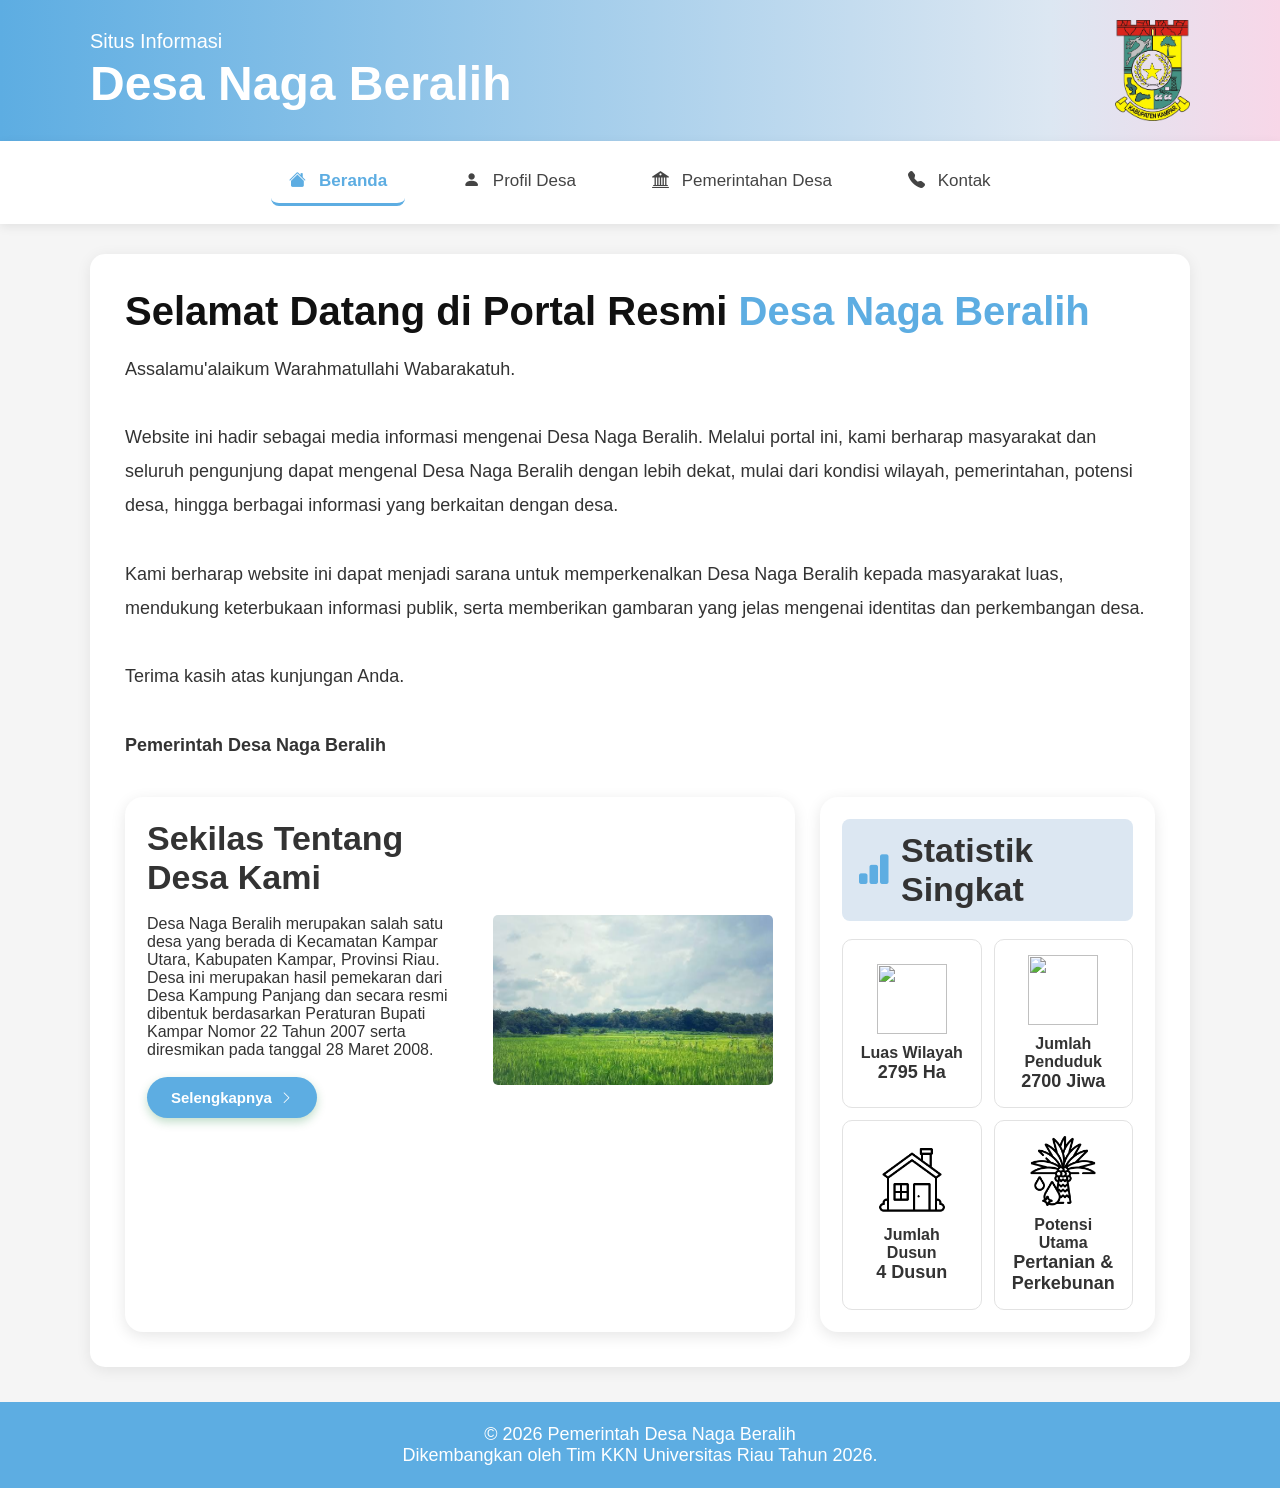
==== index.html @ cb09c163 "Add files via upload" ====
<!DOCTYPE html>
<html lang="id">

<head>
    <meta charset="UTF-8">
    <meta name="viewport" content="width=device-width, initial-scale=1.0">
    <title>Portal Desa Naga Beralih</title>

    <link rel="stylesheet" href="style.css">

    <link rel="stylesheet" href="https://cdn.jsdelivr.net/npm/bootstrap-icons@1.11.3/font/bootstrap-icons.css">
</head>

<body>

    <header class="top">
        <div class="wrap">

            <div class="judul-header">
                <small>Situs Informasi</small>
                <h1>Desa Naga Beralih</h1>
            </div>

            <img src="kampar.png" class="logo">

        </div>
    </header>

    <nav>
        <button class="nav-toggle">
            <i class="bi bi-list"></i>
        </button>

        <div class="nav-links">
            <a href="index.html" class="active">
                <i class="bi bi-house-fill"></i> Beranda
            </a>
            <a href="profil.html">
                <i class="bi bi-person-fill"></i> Profil Desa
            </a>
            <a href="pemerintah.html">
                <i class="bi bi-bank2"></i> Pemerintahan Desa
            </a>
            <a href="kontak.html">
                <i class="bi bi-telephone-fill"></i> Kontak
            </a>
        </div>
    </nav>


    <main class="container">


        <section class="welcome">

            <h2>
                Selamat Datang di Portal Resmi
                <span>Desa Naga Beralih</span>
            </h2>

            <p>
                Assalamu'alaikum Warahmatullahi Wabarakatuh.
                <br><br>

                Website ini hadir sebagai media informasi mengenai Desa Naga Beralih. Melalui portal ini, kami berharap
                masyarakat dan seluruh
                pengunjung dapat mengenal Desa Naga Beralih dengan lebih dekat, mulai dari kondisi wilayah,
                pemerintahan, potensi desa, hingga berbagai informasi yang berkaitan dengan desa.

                <br><br>
                Kami berharap website ini dapat menjadi sarana untuk memperkenalkan Desa Naga Beralih kepada
                masyarakat luas, mendukung keterbukaan informasi publik, serta memberikan gambaran yang jelas mengenai
                identitas dan perkembangan desa.

                <br><br>

                Terima kasih atas kunjungan Anda.

                <br><br>

                <strong>Pemerintah Desa Naga Beralih</strong>

            </p>

        </section>

        <div class="grid">
            <div class="card about-card">
                <div class="about-header">
                    <div class="about-title">
                        <h3>
                            Sekilas Tentang
                            <br>
                            Desa Kami
                        </h3>
                    </div>
                    <div class="about-image">
                        <img src="sawah.jpg" alt="Sawah Desa">
                    </div>
                </div>

                <p>

                    Desa Naga Beralih merupakan salah satu desa yang berada di Kecamatan Kampar Utara,
                    Kabupaten Kampar, Provinsi Riau.

                    Desa ini merupakan hasil pemekaran dari Desa Kampung Panjang dan secara resmi
                    dibentuk berdasarkan Peraturan Bupati Kampar Nomor 22 Tahun 2007
                    serta diresmikan pada tanggal 28 Maret 2008.

                </p>

                <a href="profil.html" class="btn-more">
                    Selengkapnya
                    <i class="bi bi-chevron-right"></i>
                </a>

            </div>

            <div class="card stat-card">
                <h3 class="stats-title">
                    <i class="bi bi-bar-chart-fill"></i>
                    Statistik Singkat
                </h3>

                <div class="stats">
                    <div class="stat-item">
                        <img src="luas.png">
                        <h4>Luas Wilayah</h4>
                        <p>2795 Ha</p>
                    </div>

                    <div class="stat-item">
                        <img src="penduduk.png">
                        <h4>Jumlah Penduduk</h4>
                        <p>2700 Jiwa</p>
                    </div>

                    <div class="stat-item">
                        <img src="dusun.png">
                        <h4>Jumlah Dusun</h4>
                        <p>4 Dusun</p>
                    </div>

                    <div class="stat-item">
                        <img src="potensi.png">
                        <h4>Potensi Utama</h4>
                        <p>Pertanian & Perkebunan</p>
                    </div>
                </div>
            </div>
        </div>
    </main>

    <footer>

        © 2026 Pemerintah Desa Naga Beralih
        <br>Dikembangkan oleh Tim KKN Universitas Riau Tahun 2026.

    </footer>
    <script>
        const toggleBtn = document.querySelector(".nav-toggle");
        const navLinks = document.querySelector(".nav-links");

        toggleBtn.addEventListener("click", () => {
            navLinks.classList.toggle("show");
        });
    </script>

</body>

</html>
---- style.css ----
* {
    margin: 0;
    padding: 0;
    box-sizing: border-box;
}

body {
    font-family: Arial, Helvetica, sans-serif;
    background: #f5f5f5;
    color: #333;
}

.top {
    background: linear-gradient(
        90deg,
        #5DADE2 0%,
        #DCE7F2 82%,
        #F8D7E8 100%
    );
    padding: 20px 0;
    color: #fff;
}

.wrap {
    max-width: 1100px;
    margin: auto;
    display: flex;
    justify-content: space-between;
    align-items: center;
}

.wrap small {
    font-size: 20px;
    display: block;
    margin-bottom: 3px;
}

.wrap h1 {
    font-size: 48px;
    font-weight: bold;
}

.logo {
    width: 75px;
}

.nav-toggle {
    display: none;
    background: none;
    border: none;
    font-size: 28px;
    cursor: pointer;
    color: #444;
}

.nav-links {
    display: flex;
    gap: 40px;
}

nav {
    background: #fff;
    display: flex;
    justify-content: center;
    gap: 40px;
    padding: 18px;
    box-shadow: 0 3px 10px rgba(0, 0, 0, .08);
    position: sticky;
    top: 0;
    width: 100%;
    z-index: 100; 
}

nav a {
    text-decoration: none;
    color: #444;
    font-size: 17px;
    padding: 12px 18px;
    border-radius: 8px;
    transition: .3s;
}

nav a i {
    margin-right: 8px;
}

nav a:hover {
    background: #5DADE2;
    color: #fff;
}

nav .active {
    color: #5DADE2;
    border-bottom: 3px solid #5DADE2;
    font-weight: bold;
}

.container {
    max-width: 1100px;
    margin: 30px auto;
    background: #fff;
    border-radius: 15px;
    padding: 35px;
    box-shadow: 0 3px 15px rgba(0, 0, 0, .08);
}

section h2 {
    font-size: 40px;
    margin-bottom: 18px;
    color: #111;
}

section h2 span {
    color: #5DADE2;
}

section p {
    font-size: 18px;
    line-height: 1.9;
    margin-top: 18px;
    margin-bottom: 35px;
}

.grid {
    display: grid;
    grid-template-columns: 2fr 1fr;
    gap: 25px;
}

.card {
    background: #fff;
    border-radius: 18px;
    box-shadow: 0 4px 15px rgba(0, 0, 0, .10);
    padding: 22px;
}

.card h3 {
    font-size: 34px;
    display: flex;
    align-items: center;
    gap: 10px;
    margin-bottom: 18px;
}

.card h3 i {
    color: #5DADE2;
}

.about-card img {
    width: 280px;
    height: 170px;
    object-fit: cover;
    border-radius: 5px;
    float: right;
    margin-left: 20px;
    margin-bottom: 15px;
}

.btn-more{
    display:inline-flex;
    align-items:center;
    gap:8px;
    margin-top:18px;
    padding:12px 24px;
    background:#5DADE2;
    color:#fff;
    text-decoration:none;
    font-size:15px;
    font-weight:600;
    border-radius:999px;
    box-shadow:0 4px 10px rgba(11,122,45,.25);
    transition:all .3s ease;
}

.btn-more i{
    font-size:13px;
    transition:.3s;
}

.btn-more:hover{
    background:#5DADE2;
    color:#fff;
    transform:translateY(-3px);
    box-shadow:0 10px 18px rgba(11,122,45,.35);

}

.btn-more:hover i{
    transform:translateX(5px);

}

.btn-more:active{
    transform:scale(.97);
}

.stats {
    display: grid;
    grid-template-columns: repeat(2, 1fr);
    gap: 12px;
}

.stats-title {
    background: #DCE7F2;
    border-radius: 8px;
    padding: 12px 15px;
    margin-bottom: 12px;
    font-size: 22px;
    display: flex;
    align-items: center;
    gap: 10px;
}

.stats-title i {
    color: #000;
}

.stats div {
    background: #fff;
    border: 1px solid #e2e2e2;
    border-radius: 10px;
    padding: 15px;
    display: flex;
    flex-direction: column;
    justify-content: center;
    align-items: center;
    text-align: center;
    transition: .3s;
}

.stats div:hover {
    transform: translateY(-3px);
    box-shadow: 0 5px 15px rgba(0, 0, 0, .12);
}

.stats img {
    width: 70px;
    height: 70px;
    object-fit: contain;
    margin-bottom: 10px;
    display: block;
}

.stats b {
    display: block;
    font-size: 14px;
    line-height: 1.3;
    margin-bottom: 5px;
    font-weight: bold;
}

.stats p {
    margin: 0;
    font-size: 18px;
    font-weight: bold;
}

footer {
    margin-top: 35px;
    background: #5DADE2;
    color: #fff;
    text-align: center;
    padding: 22px;
    font-size: 18px;
}

@media(max-width:900px) {
    .grid {
        grid-template-columns: 1fr;
    }
    .card img {
        float: none;
        display: block;
        margin: auto auto 20px;
        width: 100%;
        height: 220px;
    }
    .wrap h1 {
        font-size: 32px;
    }
    section h2 {
        font-size: 30px;
    }
    nav {
        gap: 10px;
        flex-wrap: wrap;
    }
    nav a {
        font-size: 15px;
    }
    .stats {
        grid-template-columns: 1fr 1fr;
    }
}

/* Saat layar kecil */
@media(max-width:768px) {
    .nav-toggle {
        display: block;
    }

    .nav-links {
        display: none;
        flex-direction: column;
        background: #fff;
        position: absolute;
        top: 60px;
        left: 0;
        width: 220px;
        padding: 15px;
        box-shadow: 0 4px 15px rgba(0,0,0,.15);
    }

    .nav-links.show {
        display: flex;
    }

    nav {
        justify-content: space-between;
        padding: 12px 20px;
    }
}
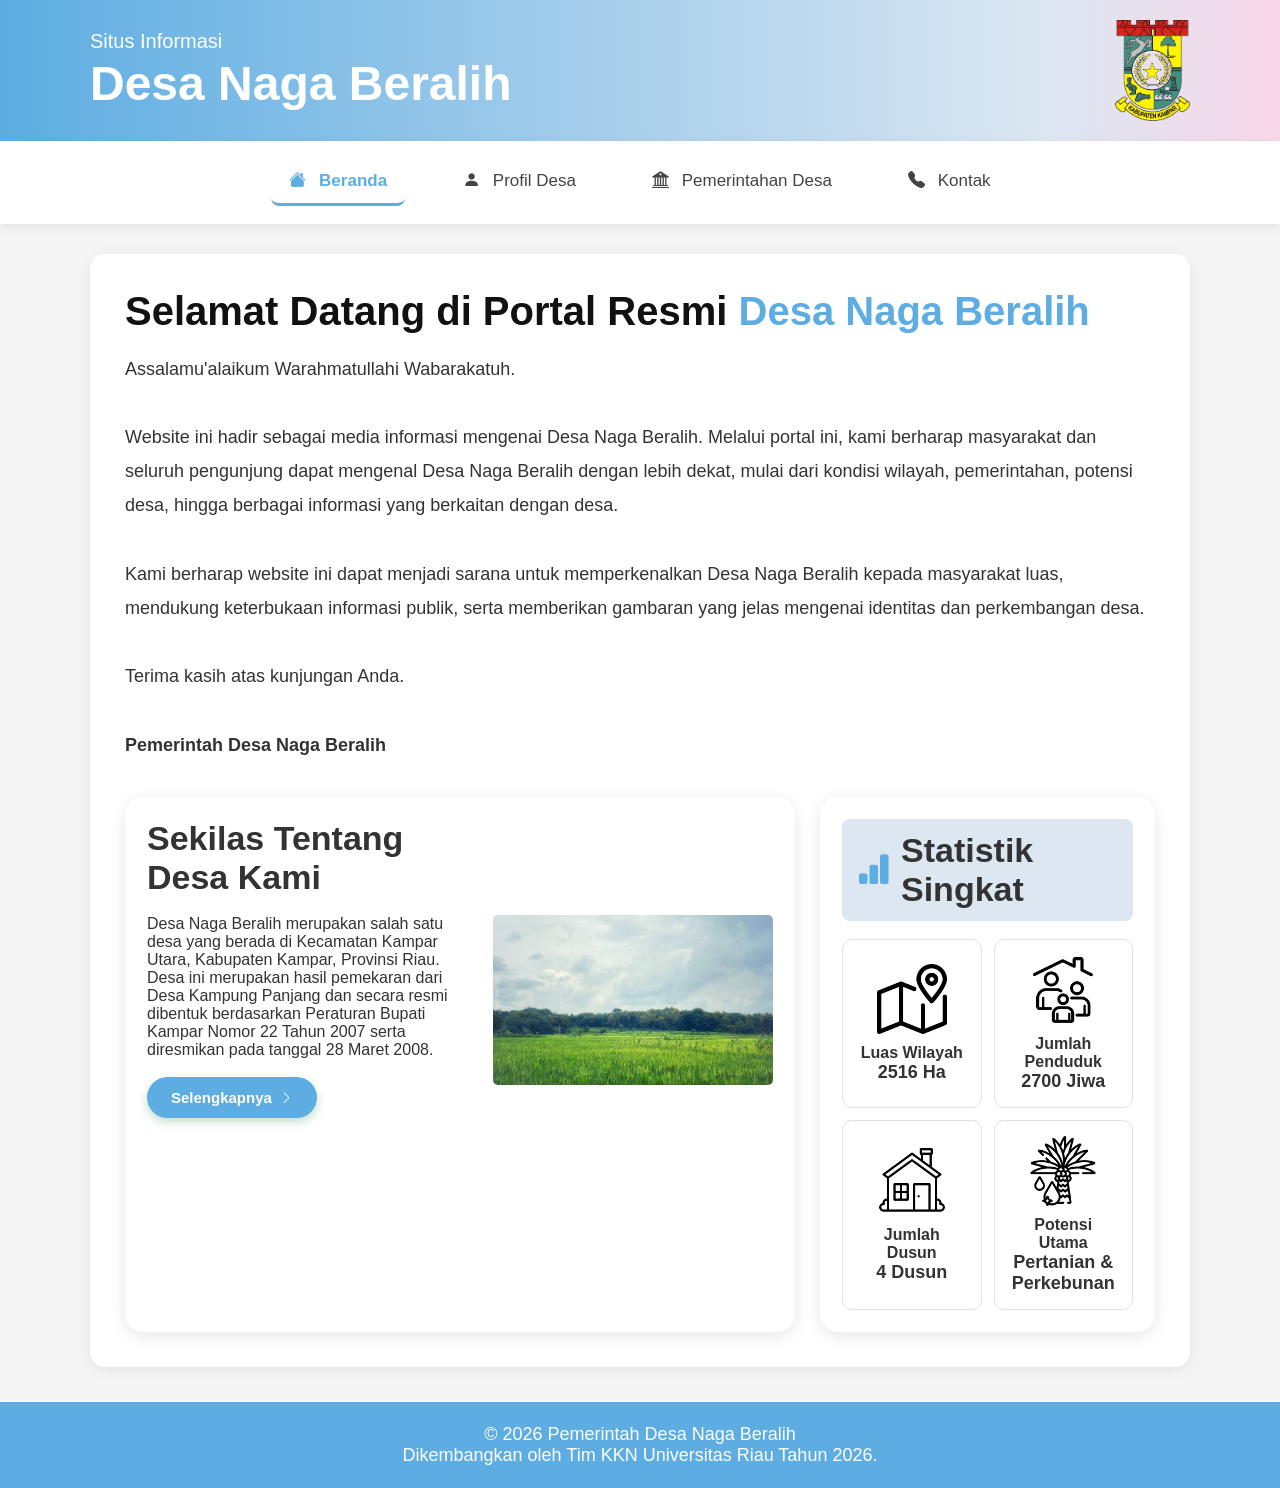
==== commit d8613b53: "Update index.html" ====
--- a/index.html
+++ b/index.html
@@ -127,7 +127,7 @@
                     <div class="stat-item">
                         <img src="luas.png">
                         <h4>Luas Wilayah</h4>
-                        <p>2795 Ha</p>
+                        <p>2516 Ha</p>
                     </div>
 
                     <div class="stat-item">
@@ -169,4 +169,4 @@
 
 </body>
 
-</html>+</html>
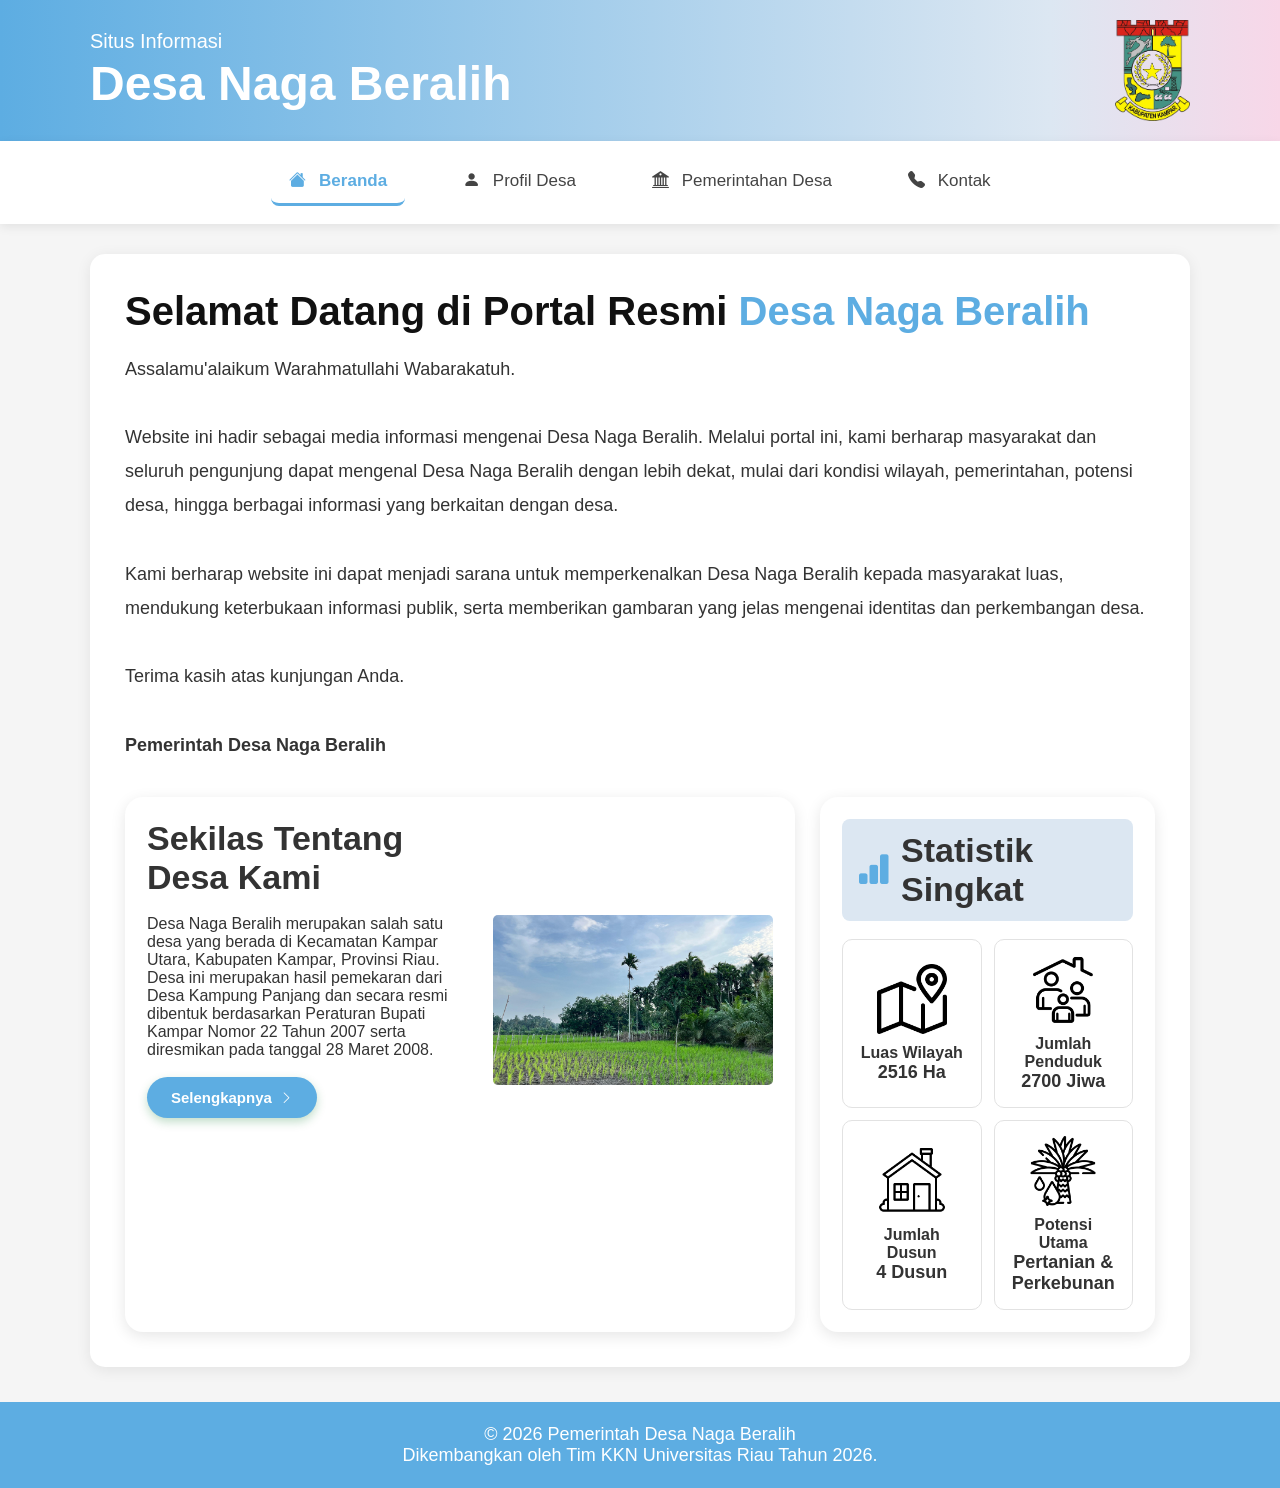
==== commit d69ce78f: "Update index.html" ====
--- a/index.html
+++ b/index.html
@@ -95,7 +95,7 @@
                         </h3>
                     </div>
                     <div class="about-image">
-                        <img src="sawah.jpg" alt="Sawah Desa">
+                        <img src="fotosawah.jpeg" alt="Sawah Desa">
                     </div>
                 </div>
 
